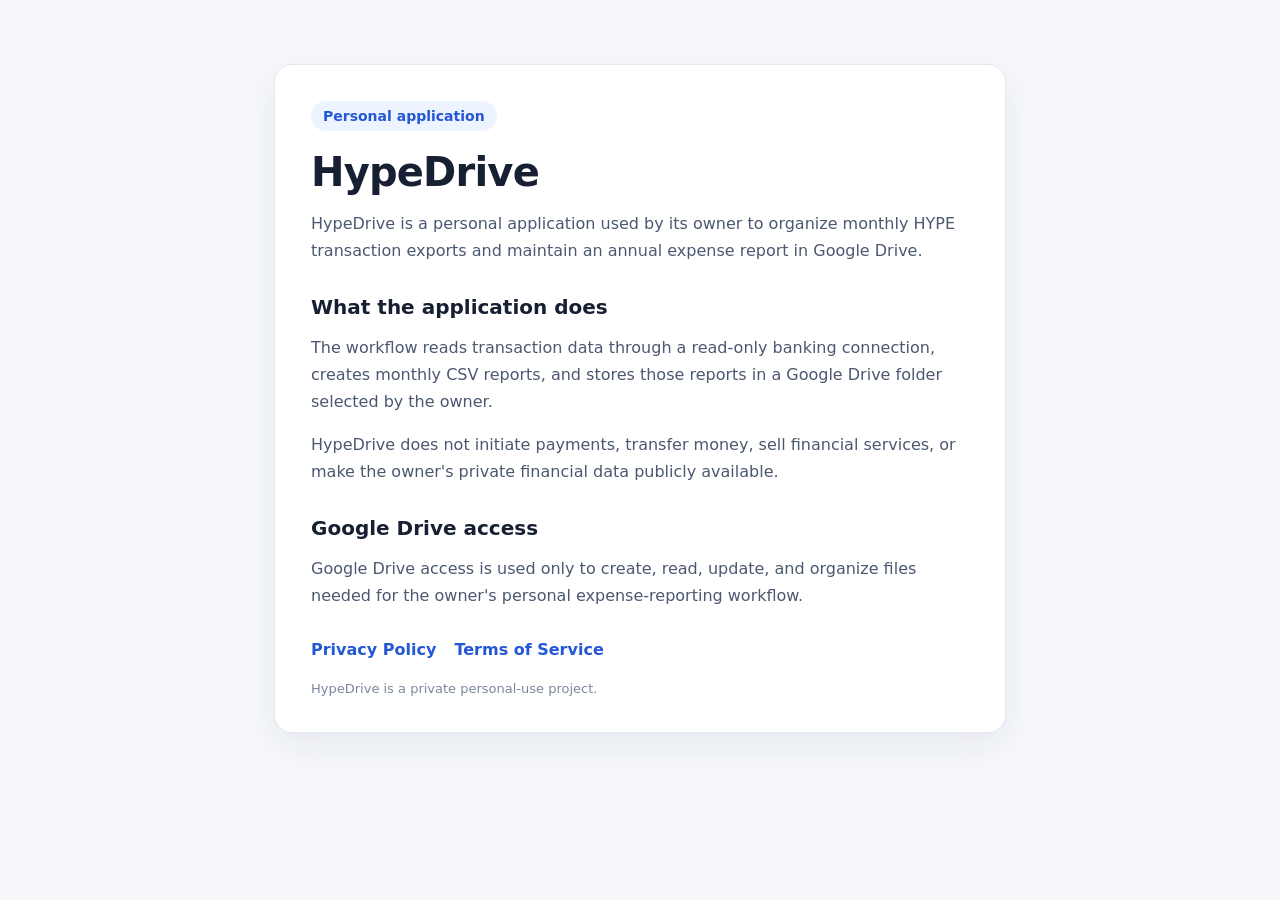
==== index.html @ 0f671226 "Create HypeDrive landing page" ====
<!doctype html>
<html lang="en">
<head>
  <meta charset="utf-8">
  <meta name="viewport" content="width=device-width, initial-scale=1">
  <title>HypeDrive</title>
  <meta name="description" content="HypeDrive is a personal read-only expense reporting application.">
  <style>
    :root{font-family:Inter,system-ui,-apple-system,BlinkMacSystemFont,"Segoe UI",sans-serif;color:#172033;background:#f6f8fb}
    *{box-sizing:border-box} body{margin:0} .wrap{max-width:780px;margin:0 auto;padding:64px 24px}
    .card{background:#fff;border:1px solid #e4e9f1;border-radius:18px;padding:36px;box-shadow:0 12px 36px rgba(20,35,60,.08)}
    h1{margin:0 0 14px;font-size:40px;letter-spacing:-.02em} h2{margin-top:30px;font-size:20px}
    p{line-height:1.68;color:#4b5870} nav{margin-top:30px;display:flex;gap:18px;flex-wrap:wrap}
    a{color:#2457d6;text-decoration:none;font-weight:600} a:hover{text-decoration:underline}
    .pill{display:inline-block;padding:7px 12px;background:#edf4ff;color:#2457d6;border-radius:999px;font-size:14px;font-weight:700;margin-bottom:18px}
    footer{margin-top:22px;color:#7a879c;font-size:13px}
  </style>
</head>
<body>
  <main class="wrap">
    <section class="card">
      <span class="pill">Personal application</span>
      <h1>HypeDrive</h1>
      <p>HypeDrive is a personal application used by its owner to organize monthly HYPE transaction exports and maintain an annual expense report in Google Drive.</p>
      <h2>What the application does</h2>
      <p>The workflow reads transaction data through a read-only banking connection, creates monthly CSV reports, and stores those reports in a Google Drive folder selected by the owner.</p>
      <p>HypeDrive does not initiate payments, transfer money, sell financial services, or make the owner's private financial data publicly available.</p>
      <h2>Google Drive access</h2>
      <p>Google Drive access is used only to create, read, update, and organize files needed for the owner's personal expense-reporting workflow.</p>
      <nav>
        <a href="privacy.html">Privacy Policy</a>
        <a href="terms.html">Terms of Service</a>
      </nav>
      <footer>HypeDrive is a private personal-use project.</footer>
    </section>
  </main>
</body>
</html>
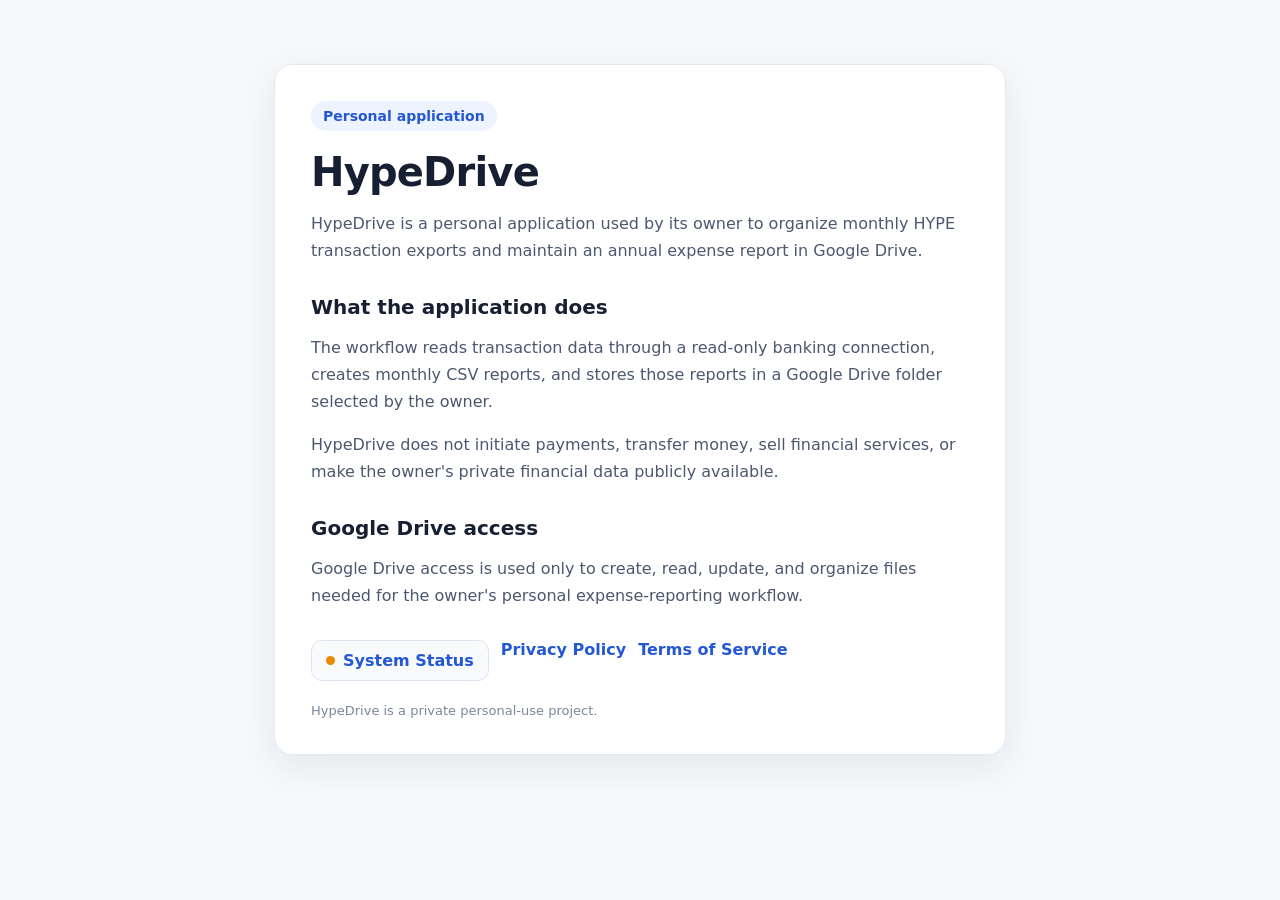
==== commit cb0148f7: "Link HypeDrive monitoring dashboard from homepage" ====
--- a/index.html
+++ b/index.html
@@ -7,13 +7,7 @@
   <meta name="description" content="HypeDrive is a personal read-only expense reporting application.">
   <style>
     :root{font-family:Inter,system-ui,-apple-system,BlinkMacSystemFont,"Segoe UI",sans-serif;color:#172033;background:#f6f8fb}
-    *{box-sizing:border-box} body{margin:0} .wrap{max-width:780px;margin:0 auto;padding:64px 24px}
-    .card{background:#fff;border:1px solid #e4e9f1;border-radius:18px;padding:36px;box-shadow:0 12px 36px rgba(20,35,60,.08)}
-    h1{margin:0 0 14px;font-size:40px;letter-spacing:-.02em} h2{margin-top:30px;font-size:20px}
-    p{line-height:1.68;color:#4b5870} nav{margin-top:30px;display:flex;gap:18px;flex-wrap:wrap}
-    a{color:#2457d6;text-decoration:none;font-weight:600} a:hover{text-decoration:underline}
-    .pill{display:inline-block;padding:7px 12px;background:#edf4ff;color:#2457d6;border-radius:999px;font-size:14px;font-weight:700;margin-bottom:18px}
-    footer{margin-top:22px;color:#7a879c;font-size:13px}
+    *{box-sizing:border-box}body{margin:0}.wrap{max-width:780px;margin:0 auto;padding:64px 24px}.card{background:#fff;border:1px solid #e4e9f1;border-radius:18px;padding:36px;box-shadow:0 12px 36px rgba(20,35,60,.08)}h1{margin:0 0 14px;font-size:40px;letter-spacing:-.02em}h2{margin-top:30px;font-size:20px}p{line-height:1.68;color:#4b5870}nav{margin-top:30px;display:flex;gap:12px;flex-wrap:wrap}a{color:#2457d6;text-decoration:none;font-weight:600}a:hover{text-decoration:underline}.pill{display:inline-block;padding:7px 12px;background:#edf4ff;color:#2457d6;border-radius:999px;font-size:14px;font-weight:700;margin-bottom:18px}.status-link{display:inline-flex;align-items:center;gap:8px;padding:10px 14px;border:1px solid #dbe4ef;border-radius:11px;background:#f8fafc}.status-link::before{content:"";width:9px;height:9px;border-radius:50%;background:#ea8a00}footer{margin-top:22px;color:#7a879c;font-size:13px}
   </style>
 </head>
 <body>
@@ -28,6 +22,7 @@
       <h2>Google Drive access</h2>
       <p>Google Drive access is used only to create, read, update, and organize files needed for the owner's personal expense-reporting workflow.</p>
       <nav>
+        <a class="status-link" href="status/">System Status</a>
         <a href="privacy.html">Privacy Policy</a>
         <a href="terms.html">Terms of Service</a>
       </nav>
